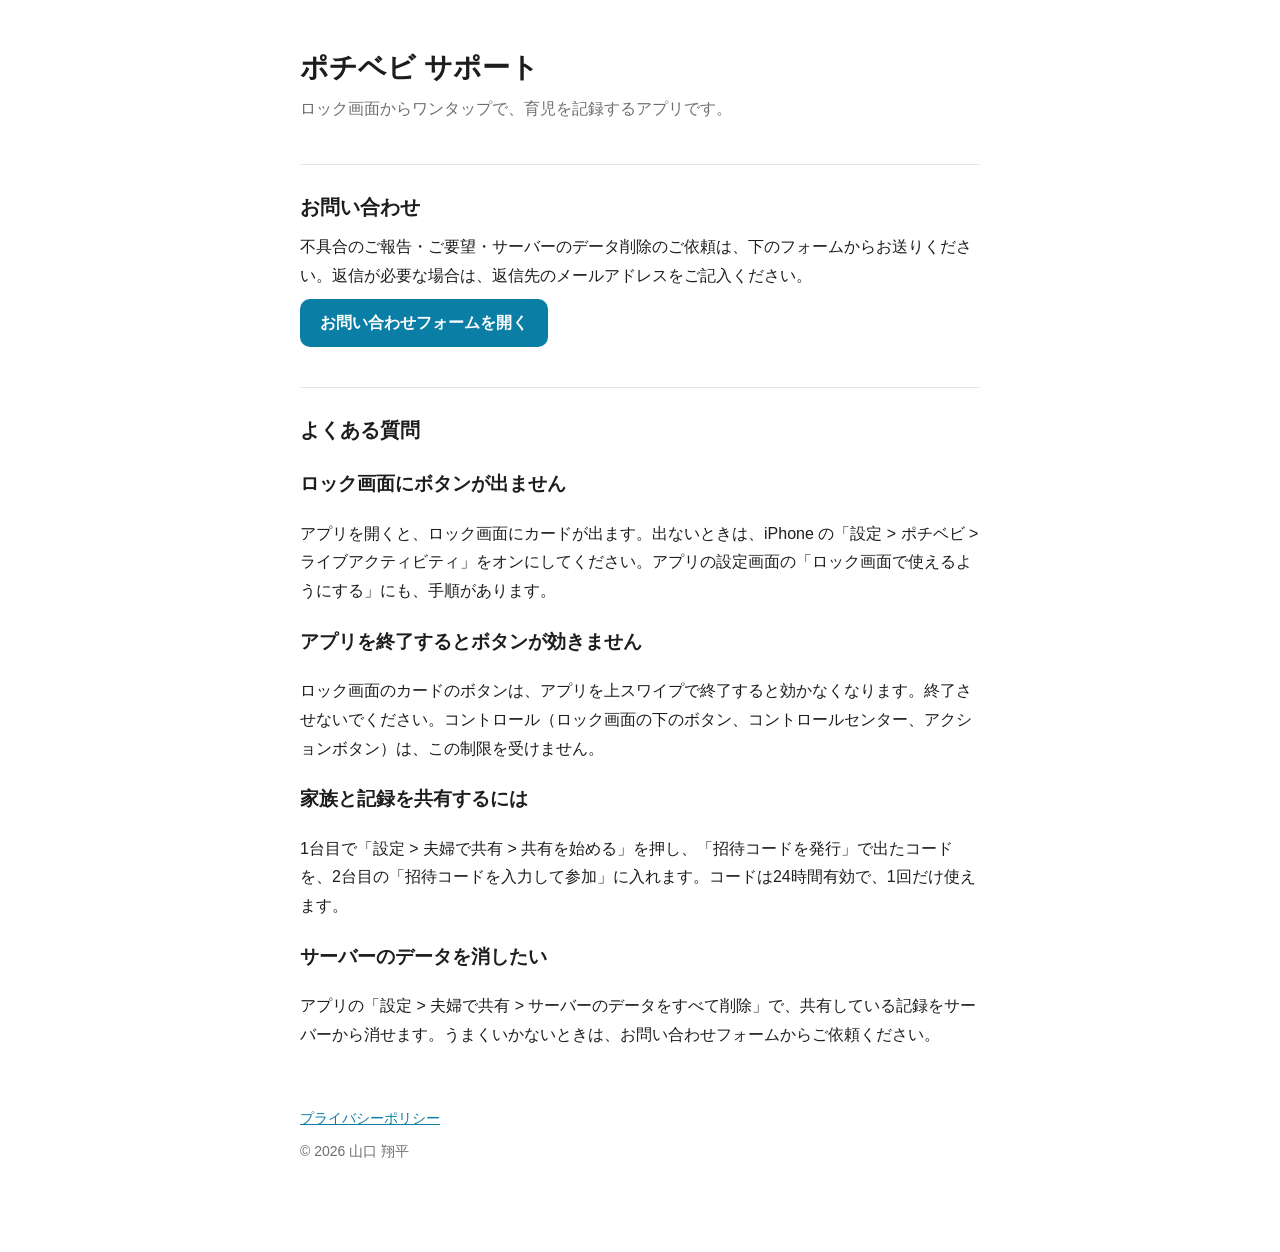
==== index.html @ d969e41c "ポチベビのサポートページとプライバシーポリシー Co-Authored-By: Claude Sonnet 5.5 <noreply@anthropic.com>" ====
<!doctype html>
<html lang="ja">
<head>
<meta charset="utf-8">
<meta name="viewport" content="width=device-width, initial-scale=1">
<title>ポチベビ サポート</title>
<meta name="description" content="ポチベビ（ロック画面からワンタップで育児記録）のサポートページです。">
<link rel="stylesheet" href="style.css">
</head>
<body>
<main>
<h1>ポチベビ サポート</h1>
<p class="lead">ロック画面からワンタップで、育児を記録するアプリです。</p>

<h2>お問い合わせ</h2>
<p>不具合のご報告・ご要望・サーバーのデータ削除のご依頼は、下のフォームからお送りください。返信が必要な場合は、返信先のメールアドレスをご記入ください。</p>
<p><a class="btn" href="https://docs.google.com/forms/d/e/1FAIpQLSfen49fy6Xwc88jlpA7DFT-27siMevrAxBzcOBmrE91WLg9Kw/viewform">お問い合わせフォームを開く</a></p>

<h2>よくある質問</h2>
<h3>ロック画面にボタンが出ません</h3>
<p>アプリを開くと、ロック画面にカードが出ます。出ないときは、iPhone の「設定 &gt; ポチベビ &gt; ライブアクティビティ」をオンにしてください。アプリの設定画面の「ロック画面で使えるようにする」にも、手順があります。</p>
<h3>アプリを終了するとボタンが効きません</h3>
<p>ロック画面のカードのボタンは、アプリを上スワイプで終了すると効かなくなります。終了させないでください。コントロール（ロック画面の下のボタン、コントロールセンター、アクションボタン）は、この制限を受けません。</p>
<h3>家族と記録を共有するには</h3>
<p>1台目で「設定 &gt; 夫婦で共有 &gt; 共有を始める」を押し、「招待コードを発行」で出たコードを、2台目の「招待コードを入力して参加」に入れます。コードは24時間有効で、1回だけ使えます。</p>
<h3>サーバーのデータを消したい</h3>
<p>アプリの「設定 &gt; 夫婦で共有 &gt; サーバーのデータをすべて削除」で、共有している記録をサーバーから消せます。うまくいかないときは、お問い合わせフォームからご依頼ください。</p>

<footer>
<nav><a href="privacy.html">プライバシーポリシー</a></nav>
<p>© 2026 山口 翔平</p>
</footer>
</main>
</body>
</html>
---- style.css ----
:root { --fg:#1d1d1f; --muted:#6e6e73; --bg:#fff; --line:#e5e5ea; --accent:#0a7ea4; }
@media (prefers-color-scheme: dark) { :root { --fg:#f5f5f7; --muted:#a1a1a6; --bg:#111; --line:#2c2c2e; --accent:#5ac8fa; } }
* { box-sizing:border-box; }
body { margin:0; background:var(--bg); color:var(--fg); font:16px/1.8 -apple-system,BlinkMacSystemFont,"Hiragino Sans","Hiragino Kaku Gothic ProN","Noto Sans JP",sans-serif; }
main { max-width:720px; margin:0 auto; padding:48px 20px 80px; }
h1 { font-size:28px; line-height:1.4; margin:0 0 8px; }
h2 { font-size:20px; margin:40px 0 8px; padding-top:24px; border-top:1px solid var(--line); }
p, li { margin:8px 0; }
.lead { color:var(--muted); margin-bottom:32px; }
a { color:var(--accent); }
table { border-collapse:collapse; width:100%; margin:12px 0; font-size:15px; }
th, td { border:1px solid var(--line); padding:8px 10px; text-align:left; vertical-align:top; }
th { background:rgba(127,127,127,.08); }
.btn { display:inline-block; padding:10px 20px; border-radius:10px; background:var(--accent); color:#fff; text-decoration:none; font-weight:600; }
footer { margin-top:56px; color:var(--muted); font-size:14px; }
nav a { margin-right:16px; }
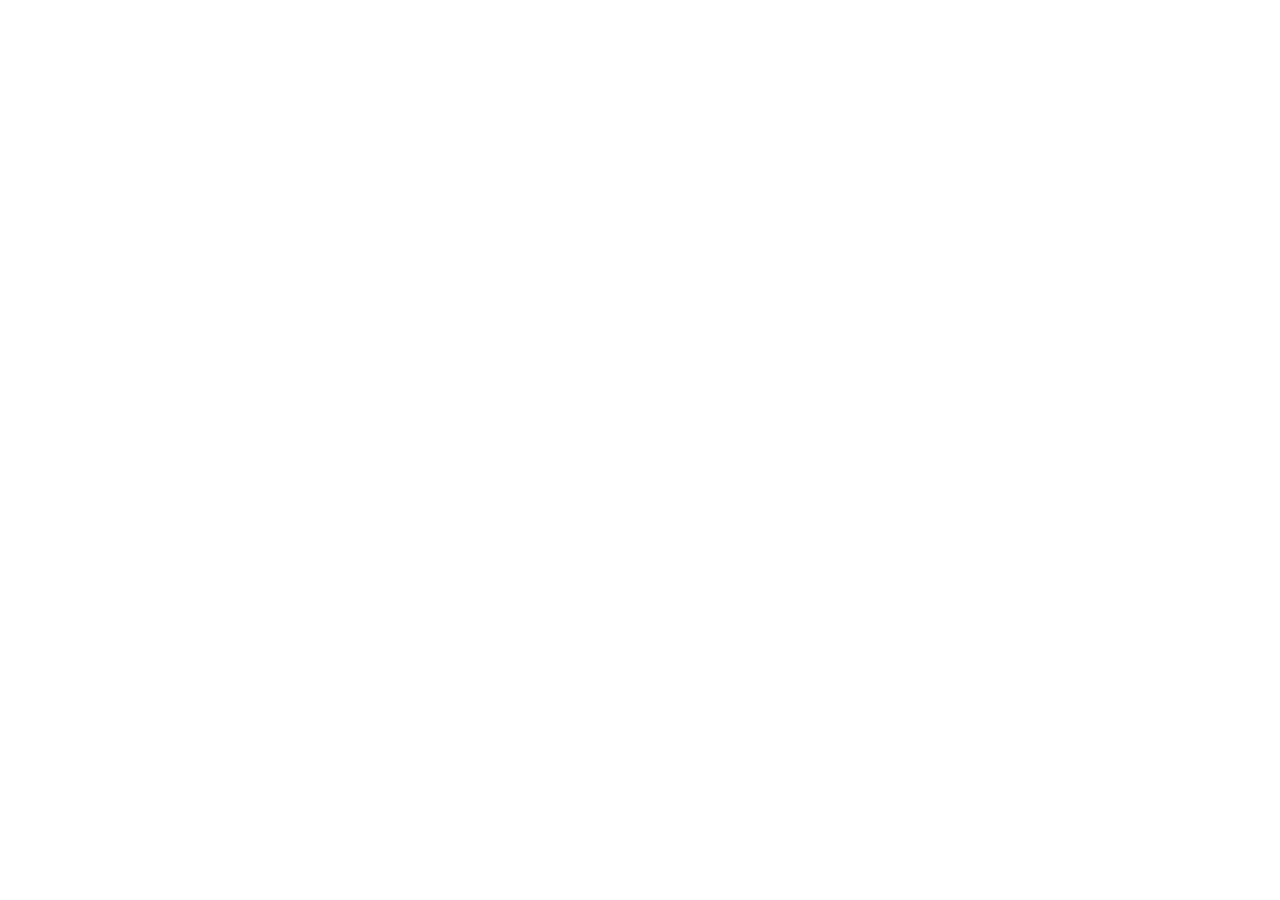
==== commit 1105d6f4: "kufudesign.com へ移転したので、新しいページへ送る 配信済みの古い版のアプリがこの URL を開くので、ページは残して転送だけする。  Co-Authored-By: Claude Op" ====
--- a/index.html
+++ b/index.html
@@ -3,33 +3,13 @@
 <head>
 <meta charset="utf-8">
 <meta name="viewport" content="width=device-width, initial-scale=1">
-<title>ポチベビ サポート</title>
-<meta name="description" content="ポチベビ（ロック画面からワンタップで育児記録）のサポートページです。">
-<link rel="stylesheet" href="style.css">
+<title>ポチベビ（移転しました）</title>
+<link rel="canonical" href="https://kufudesign.com/ja/pochibaby/">
+<meta http-equiv="refresh" content="0; url=https://kufudesign.com/ja/pochibaby/">
+<meta name="robots" content="noindex">
+<script>location.replace("https://kufudesign.com/ja/pochibaby/" + location.hash);</script>
 </head>
 <body>
-<main>
-<h1>ポチベビ サポート</h1>
-<p class="lead">ロック画面からワンタップで、育児を記録するアプリです。</p>
-
-<h2>お問い合わせ</h2>
-<p>不具合のご報告・ご要望・サーバーのデータ削除のご依頼は、下のフォームからお送りください。返信が必要な場合は、返信先のメールアドレスをご記入ください。</p>
-<p><a class="btn" href="https://docs.google.com/forms/d/e/1FAIpQLSfen49fy6Xwc88jlpA7DFT-27siMevrAxBzcOBmrE91WLg9Kw/viewform">お問い合わせフォームを開く</a></p>
-
-<h2>よくある質問</h2>
-<h3>ロック画面にボタンが出ません</h3>
-<p>アプリを開くと、ロック画面にカードが出ます。出ないときは、iPhone の「設定 &gt; ポチベビ &gt; ライブアクティビティ」をオンにしてください。アプリの設定画面の「ロック画面で使えるようにする」にも、手順があります。</p>
-<h3>アプリを終了するとボタンが効きません</h3>
-<p>ロック画面のカードのボタンは、アプリを上スワイプで終了すると効かなくなります。終了させないでください。コントロール（ロック画面の下のボタン、コントロールセンター、アクションボタン）は、この制限を受けません。</p>
-<h3>家族と記録を共有するには</h3>
-<p>1台目で「設定 &gt; 夫婦で共有 &gt; 共有を始める」を押し、「招待コードを発行」で出たコードを、2台目の「招待コードを入力して参加」に入れます。コードは24時間有効で、1回だけ使えます。</p>
-<h3>サーバーのデータを消したい</h3>
-<p>アプリの「設定 &gt; 夫婦で共有 &gt; サーバーのデータをすべて削除」で、共有している記録をサーバーから消せます。うまくいかないときは、お問い合わせフォームからご依頼ください。</p>
-
-<footer>
-<nav><a href="privacy.html">プライバシーポリシー</a></nav>
-<p>© 2026 山口 翔平</p>
-</footer>
-</main>
+<p>このページは移転しました。<a href="https://kufudesign.com/ja/pochibaby/">https://kufudesign.com/ja/pochibaby/</a> へ移動します。</p>
 </body>
 </html>
